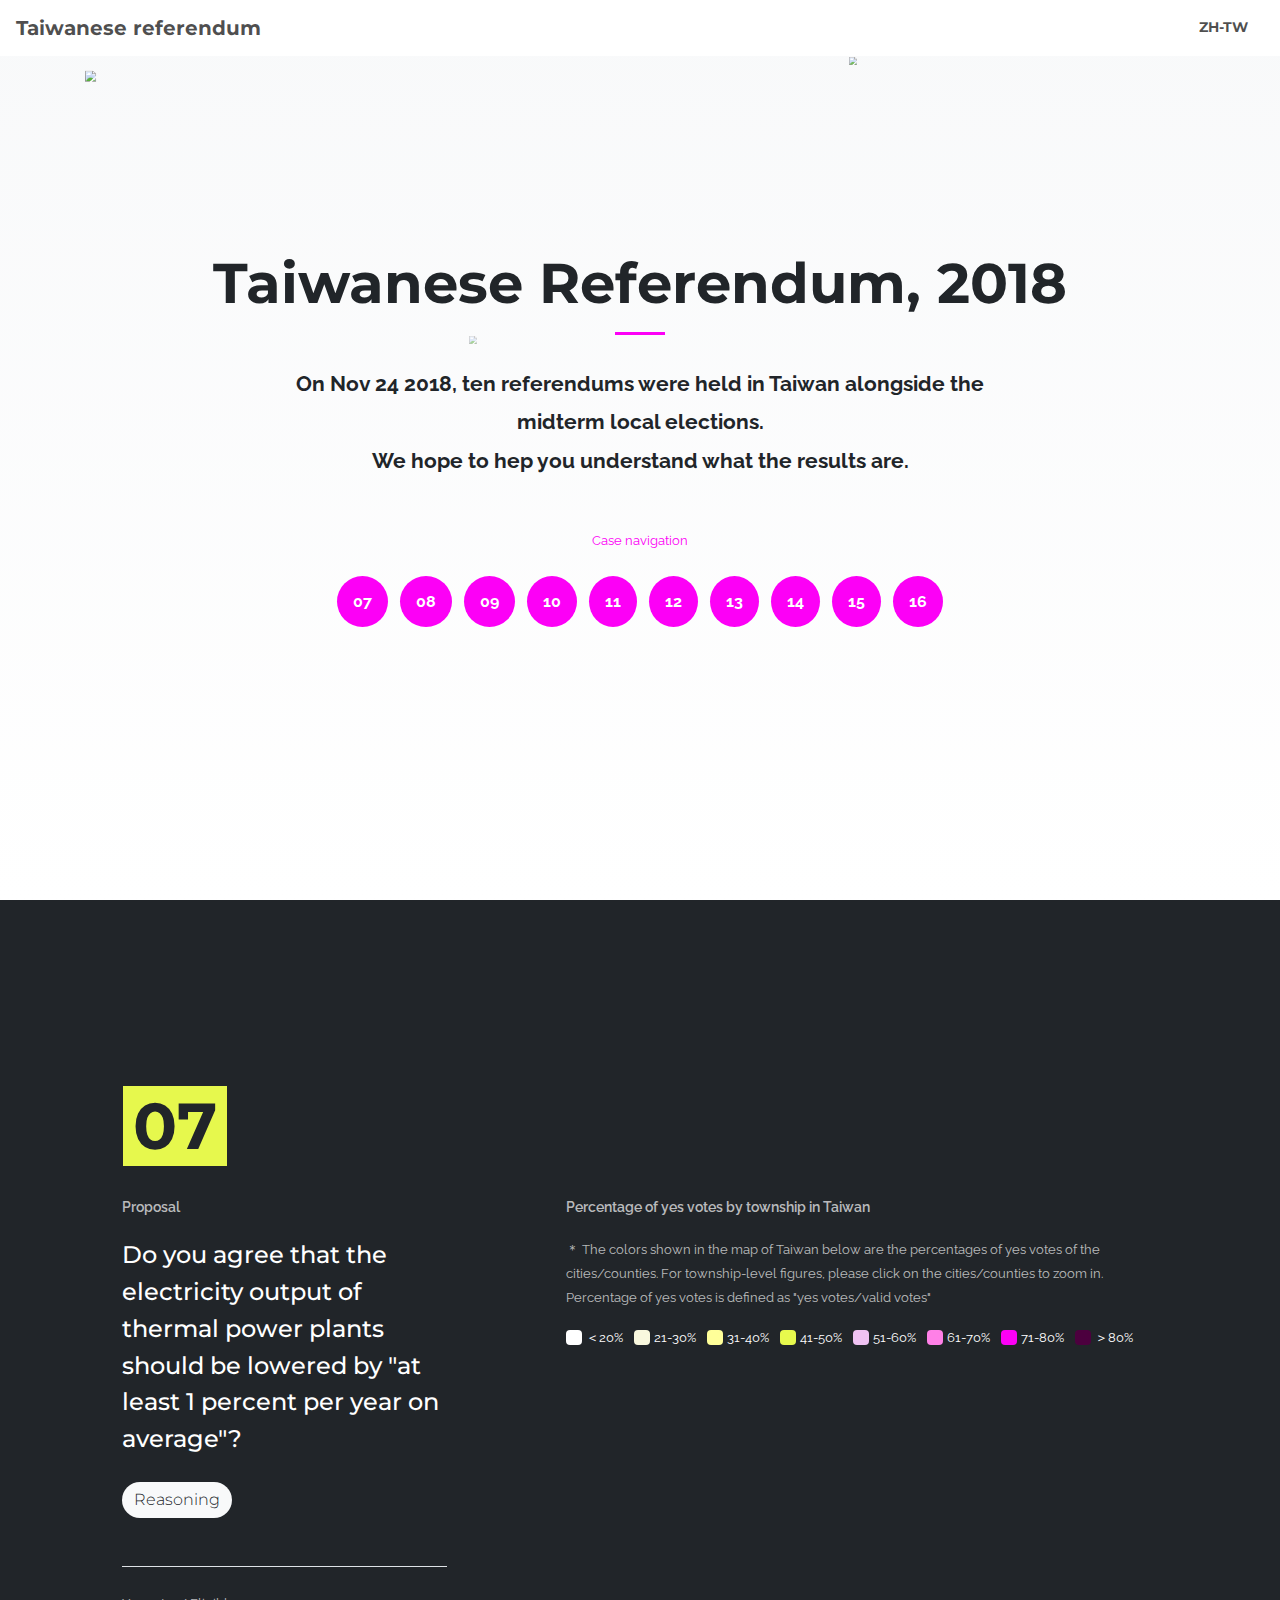
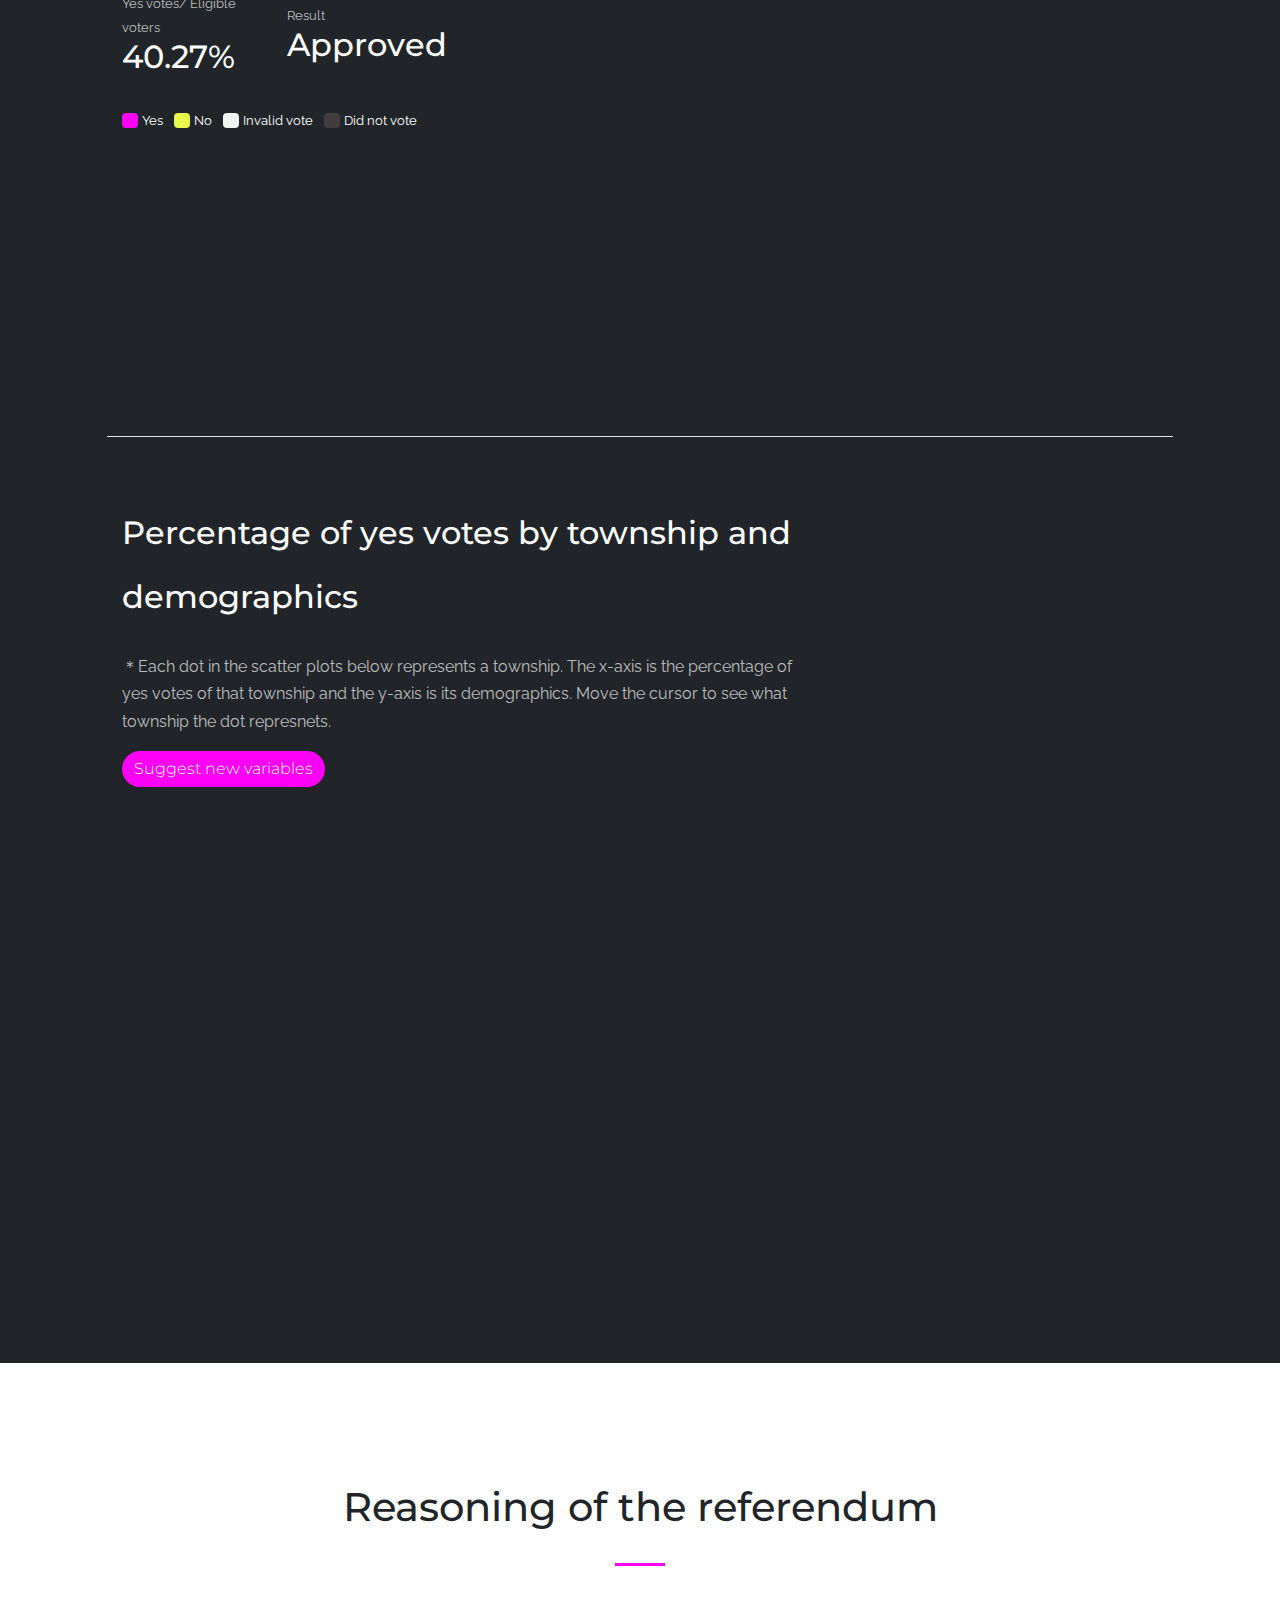
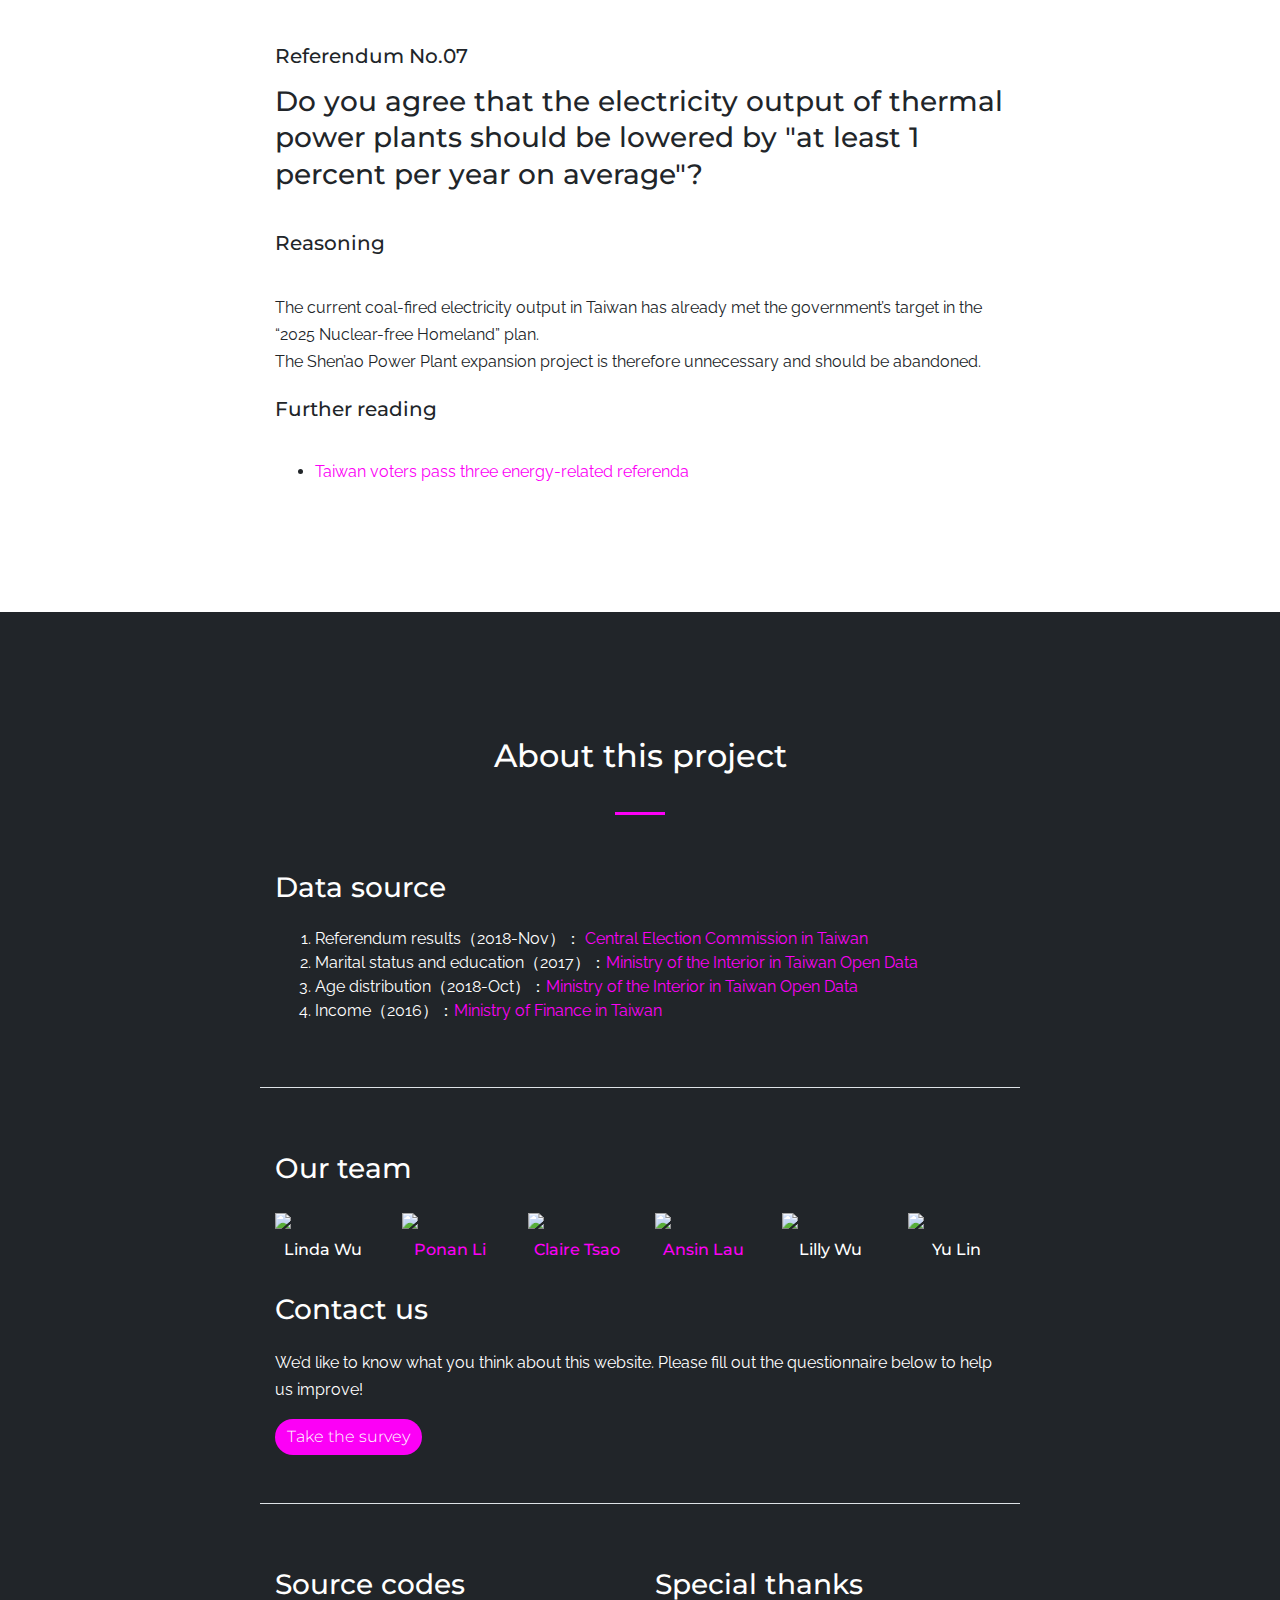
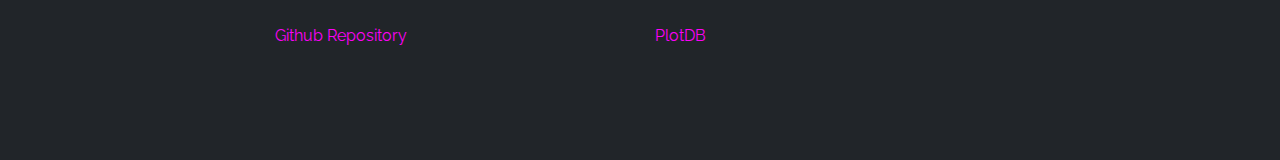
==== en/index.html @ 4fc5bf85 "fixed readings" ====
<!DOCTYPE html>
<html lang="en">
<head>
  <!-- Global site tag (gtag.js) - Google Analytics -->
  <script async src="https://www.googletagmanager.com/gtag/js?id=UA-129877635-1"></script>
  <script>
    window.dataLayer = window.dataLayer || [];
    function gtag(){dataLayer.push(arguments);}
    gtag('js', new Date());
  
    gtag('config', 'UA-129877635-1');
  </script>
  
  
  <meta charset="utf-8">
  <meta http-equiv="X-UA-Compatible" content="IE=edge">
  <meta name="viewport" content="width=device-width, initial-scale=1">
  <!-- The above 3 meta tags *must* come first in the head; any other head content must come *after* these tags -->
  <title>Taiwanese Referendum, 2018</title>
  <meta property="og:title" content="Taiwanese Referendum, 2018">
  <meta property="og:description" content="On Nov 24 2018, ten referendums were held in Taiwan alongside the midterm local elections. We hope to hep you understand what the results are." />
  <meta property="og:type"   content="website" /> 
  <meta property="og:url"    content="https://rfrd-tw.github.io/" /> 
  <meta property="og:image" content="https://rfrd-tw.github.io/img/op_img_en.png" />
  <!-- ICON -->
  <link rel="apple-touch-icon" sizes="180x180" href="img/apple-touch-icon.png">
  <link rel="icon" type="image/png" sizes="32x32" href="img/favicon-32x32.png">
  <link rel="icon" type="image/png" sizes="16x16" href="img/favicon-16x16.png">
  <link rel="manifest" href="img/site.webmanifest">
  <link rel="mask-icon" href="img/safari-pinned-tab.svg" color="#fc00f6">
  <meta name="msapplication-TileColor" content="#fc00f6">
  <meta name="theme-color" content="#ffffff"> 

  <!-- Latest compiled and minified CSS -->
  <!-- Bootstrap JS and CSS + jQuery -->
  <link rel="stylesheet" href="https://maxcdn.bootstrapcdn.com/bootstrap/4.0.0/css/bootstrap.min.css" integrity="sha384-Gn5384xqQ1aoWXA+058RXPxPg6fy4IWvTNh0E263XmFcJlSAwiGgFAW/dAiS6JXm" crossorigin="anonymous"></link>
  <script src="https://code.jquery.com/jquery-3.2.1.slim.min.js" integrity="sha384-KJ3o2DKtIkvYIK3UENzmM7KCkRr/rE9/Qpg6aAZGJwFDMVNA/GpGFF93hXpG5KkN" crossorigin="anonymous"></script>
  <script src="https://cdnjs.cloudflare.com/ajax/libs/popper.js/1.12.9/umd/popper.min.js" integrity="sha384-ApNbgh9B+Y1QKtv3Rn7W3mgPxhU9K/ScQsAP7hUibX39j7fakFPskvXusvfa0b4Q" crossorigin="anonymous"></script>
  <script src="https://maxcdn.bootstrapcdn.com/bootstrap/4.0.0/js/bootstrap.min.js" integrity="sha384-JZR6Spejh4U02d8jOt6vLEHfe/JQGiRRSQQxSfFWpi1MquVdAyjUar5+76PVCmYl" crossorigin="anonymous"></script>

  <!-- Custom fonts -->
  <link href="../vendor/font-awesome/css/font-awesome.min.css" rel="stylesheet" type="text/css">
  <link href="https://fonts.googleapis.com/css?family=Raleway:400,700" rel="stylesheet">
  <link href="https://fonts.googleapis.com/css?family=Montserrat:300, 700" rel="stylesheet">


  <!-- Bootstrap datepicker JS and CSS -->
  <script src="https://cdnjs.cloudflare.com/ajax/libs/bootstrap-datepicker/1.6.4/js/bootstrap-datepicker.js"></script>
  <link rel="stylesheet" href="https://cdnjs.cloudflare.com/ajax/libs/bootstrap-datepicker/1.6.4/css/bootstrap-datepicker.css"></link>
  <link rel="stylesheet" href="css/index.css">

  <!-- Plugin CSS -->
  <link href="../vendor/magnific-popup/magnific-popup.css" rel="stylesheet">

  <!-- D3JS -->
  <script src="https://d3js.org/d3.v3.min.js" charset="utf-8"></script>
  <script src="https://d3js.org/d3.v5.min.js" charset="utf-8"></script>

</head>

<body>

<!-- navbar -->
  <nav class="navbar navbar-expand-lg navbar-light fixed-top" id="mainNav">
    <a class="navbar-brand js-scroll-trigger" href="#page-top">Taiwanese referendum</a>
    <button class="navbar-toggler" type="button" data-toggle="collapse" data-target="#navbarSupportedContent" aria-controls="navbarSupportedContent" aria-expanded="false" aria-label="Toggle navigation">
        <span class="navbar-toggler-icon"></span>
    </button>
    <div class="collapse navbar-collapse" id="navbarSupportedContent">
      <div id="nav-ul-hide">
      <ul class="navbar-nav mr-auto ml-5">
          <li class="nav-item js-scroll-trigger" onclick="prop_func(0);chooseScatter(7);choosePie(7);return false;"><a class="nav-link active" href="#viz"  data-toggle="tooltip" data-placement="bottom" title="Against air pollution">07</a></li>
          <li class="nav-item js-scroll-trigger" onclick="prop_func(1);chooseScatter(8);choosePie(8);return false;"><a class="nav-link" href="#viz"  data-toggle="tooltip" data-placement="bottom" title="Against coal-fired power plants">08</a></li>
          <li class="nav-item js-scroll-trigger" onclick="prop_func(2);chooseScatter(9);choosePie(9);return false;"><a class="nav-link" href="#viz"  data-toggle="tooltip" data-placement="bottom" title="Ban on food imports from the Fukushima-nuclear-crisis-affected areas">09</a></li>
          <li class="nav-item js-scroll-trigger" onclick="prop_func(3);chooseScatter(10);choosePie(10);return false;"><a class="nav-link" href="#viz"  data-toggle="tooltip" data-placement="bottom" title="Restrict marriage to be formed by a man and a woman in the Civil Code">10</a></li>
          <li class="nav-item js-scroll-trigger" onclick="prop_func(4);chooseScatter(11);choosePie(11);return false;"><a class="nav-link" href="#viz"  data-toggle="tooltip" data-placement="bottom" title="Against LGBT gender equity education">11</a></li>
          <li class="nav-item js-scroll-trigger" onclick="prop_func(5);chooseScatter(12);choosePie(12);return false;"><a class="nav-link" href="#viz"  data-toggle="tooltip" data-placement="bottom" title="Same-sex marriage to be regulated under a separate law that is not the Civil Code">12</a></li>
          <li class="nav-item js-scroll-trigger" onclick="prop_func(6);chooseScatter(13);choosePie(13);return false;"><a class="nav-link" href="#viz"  data-toggle="tooltip" data-placement="bottom" title='Use the name "Taiwan" to participate in 2020 Tokyo Olympics'>13</a></li>
          <li class="nav-item js-scroll-trigger" onclick="prop_func(7);chooseScatter(14);choosePie(14);return false;"><a class="nav-link" href="#viz"  data-toggle="tooltip" data-placement="bottom" title="Same-sex marriage to be regulated under the Civil Code">14</a></li>
          <li class="nav-item js-scroll-trigger" onclick="prop_func(8);chooseScatter(15);choosePie(15);return false;"><a class="nav-link" href="#viz"  data-toggle="tooltip" data-placement="bottom" title="For LGBT gender equity education">15</a></li>
          <li class="nav-item js-scroll-trigger" onclick="prop_func(9);chooseScatter(16);choosePie(16);return false;"><a class="nav-link" href="#viz"  data-toggle="tooltip" data-placement="bottom" title="For nuclear power">16</a></li>
      </ul>  
      </div>
      <ul class="navbar-nav ml-auto">
          <li class="nav-item active"><a class="nav-link" href="../index.html">ZH-TW</a></li>
      </ul>  
    </div>
  </nav>

<!-- masthead -->
<div id="hmasthead">
  <header class="masthead text-center d-flex">
    <div class="container my-auto">
      <div class="row">
        <div class="col-lg-10 mx-auto">
          <h1>
            <strong>Taiwanese Referendum, 2018</strong>
          </h1>
          <hr>
        </div>
        <div class="col-lg-8 mx-auto mb-3">
          <p class="mb-5 text-masthead">
            On Nov 24 2018, ten referendums were held in Taiwan alongside the midterm local elections. <br>We hope to hep you understand what the results are.
          </p>
          <small class="text-primary">Case navigation</small>
        </div>
        <div class="col-lg-8 mx-auto text-white" id="nav-rfrd">
            <a class="nav-rfrd-link sr-button p-3 mx-1 my-2 rounded-circle" onclick="prop_func(0);chooseScatter(7);choosePie(7);return false;" href="#viz"  data-toggle="tooltip" data-placement="top" title="Against air pollution">07</a>
            <a class="nav-rfrd-link sr-button p-3 mx-1 my-2 rounded-circle" onclick="prop_func(1);chooseScatter(8);choosePie(8);return false;" href="#viz"  data-toggle="tooltip" data-placement="top" title="Against coal-fired power plants">08</a>
            <a class="nav-rfrd-link sr-button p-3 mx-1 my-2 rounded-circle" onclick="prop_func(2);chooseScatter(9);choosePie(9);return false;" href="#viz"  data-toggle="tooltip" data-placement="top" title="Ban on food imports from the Fukushima-nuclear-crisis-affected areas">09</a>
            <a class="nav-rfrd-link sr-button p-3 mx-1 my-2 rounded-circle" onclick="prop_func(3);chooseScatter(10);choosePie(10);return false;" href="#viz"  data-toggle="tooltip" data-placement="top" title="Restrict marriage to be formed by a man and a woman in the Civil Code">10</a>
            <a class="nav-rfrd-link sr-button p-3 mx-1 my-2 rounded-circle" onclick="prop_func(4);chooseScatter(11);choosePie(11);return false;" href="#viz"  data-toggle="tooltip" data-placement="top" title="Against LGBT gender equity education">11</a>
            <a class="nav-rfrd-link sr-button p-3 mx-1 my-2 rounded-circle" onclick="prop_func(5);chooseScatter(12);choosePie(12);return false;" href="#viz"  data-toggle="tooltip" data-placement="top" title="Same-sex marriage to be regulated under a separate law that is not the Civil Code">12</a>
            <a class="nav-rfrd-link sr-button p-3 mx-1 my-2 rounded-circle" onclick="prop_func(6);chooseScatter(13);choosePie(13);return false;" href="#viz"  data-toggle="tooltip" data-placement="top" title='Use the name "Taiwan" to participate in 2020 Tokyo Olympics'>13</a>
            <a class="nav-rfrd-link sr-button p-3 mx-1 my-2 rounded-circle" onclick="prop_func(7);chooseScatter(14);choosePie(14);return false;" href="#viz"  data-toggle="tooltip" data-placement="top" title="Same-sex marriage to be regulated under the Civil Code">14</a>
            <a class="nav-rfrd-link sr-button p-3 mx-1 my-2 rounded-circle" onclick="prop_func(8);chooseScatter(15);choosePie(15);return false;" href="#viz"  data-toggle="tooltip" data-placement="top" title="For LGBT gender equity education">15</a>
            <a class="nav-rfrd-link sr-button p-3 mx-1 my-2 rounded-circle" onclick="prop_func(9);chooseScatter(16);choosePie(16);return false;" href="#viz"  data-toggle="tooltip" data-placement="top" title="For nuclear power">16</a>
        </div>
      </div>
    </div>
  </header>
  <div class="pt-5 bg-light" id="canvas">
    <div class="container h-100">
      <div class="row h-100">
        <div class="col">
          <img src="img/lefthand.svg" class="rotating-1">
        </div>
        <div class="col">
            <img src="img/lefthand.svg" class="rotating-2">
        </div>
        <div class="col">
            <img src="img/righthand.svg" class="rotating-3">
          </div>
      </div>
    </div>
  </div>
</div>

<!-- VIZ -->
  <section class="bg-dark" id="viz">
    
    <!-- MAP -->
    <div class="col-xl-10 col-lg-11 mx-auto mb-5">

      <!-- TITLE -->
      <div class="row">
        <div class="col-lg-4 col-md-12">
          <div class="row d-flex align-items-top">
            <div class="mx-auto" id="prop_num_width">
              <div class="ml-3" id="prop_num_bg"></div>
              <div class="section-heading text-black my-1 ml-3 align-bottom" id="prop_num">
                07
              </div>
            </div>
            <div class="col">
              <h2 class="section-heading text-white" id="prop_name"></h2>
            </div>
          </div>
        </div>
      </div>

      <div class="row text-white">
        <div class="col-lg-4 col-sm-12">
          <div class="row my-4">
            <div class="col">
              <div class="small-title text-faded">
                <p>Proposal</p>
              </div>
              <div class="question py-3:">
                <h4 class="pb-3" id="full_case">
                  Do you agree that the electricity output of thermal power plants should be lowered by "at least 1 percent per year on average"?
                </h4> 
              </div>
              <div class="project-step_desc border-bottom pb-5" id="step2_current">
                  <!-- 提案理由 -->
                  <a href="#reason"><button type="button" class="btn btn-light">Reasoning</button></a>
              </div>
              <div class="row  d-flex align-items-center pt-4">
                <div class="col voteCount"><small class="text-faded text">Yes votes/ Eligible voters</small><h2 id="pie_ratio">40.27%</h2></div>
                <div class="col votCOunt"><small class="text-faded text">Result</small><h2 id="pie_result">Approved</h2></div>
              </div>
              <div class="row  d-flex align-items-center pt-4">
                  <div class="col">
                    <small>
                      <span class="px-2 mr-1 bg-map7 text-white rounded"></span>Yes
                      <span class="px-2 ml-2 mr-1 bg-map4 text-white rounded"></span>No
                      <span class="px-2 ml-2 mr-1 bg-map-invalid text-white rounded"></span>Invalid vote
                      <span class="px-2 ml-2 mr-1 bg-map-no text-white rounded"></span>Did not vote
                    </small>
                  </div>  
                </div>
              <div class="row mt-4">
                <div class="col" id="chart"></div>
              </div>
            </div>
          </div>
        </div>
        <div class="col-lg-1 col-sm-12"></div>
        <div class="col-lg-7 col-sm-12">
          <div class="row my-4">
            <div class="col">
              <div class="small-title text-faded">
                <p>Percentage of yes votes by township in Taiwan</p>
              </div>
              <small class="text-faded text">＊ The colors shown in the map of Taiwan below are the percentages of yes votes of the cities/counties. For township-level figures, please click on the cities/counties to zoom in.<br>Percentage of yes votes is defined as "yes votes/valid votes"</small><br>
              <div class="mt-3">
                <small>
                  <span class="px-2 mr-1 bg-map1 text-white rounded"></span>＜20%
                  <span class="px-2 ml-2 mr-1 bg-map2 text-white rounded"></span>21-30%
                  <span class="px-2 ml-2 mr-1 bg-map3 text-white rounded"></span>31-40%
                  <span class="px-2 ml-2 mr-1 bg-map4 text-white rounded"></span>41-50%
                  <span class="px-2 ml-2 mr-1 bg-map5 text-white rounded"></span>51-60%
                  <span class="px-2 ml-2 mr-1 bg-map6 text-white rounded"></span>61-70%
                  <span class="px-2 ml-2 mr-1 bg-map7 text-white rounded"></span>71-80%
                  <span class="px-2 ml-2 mr-1 bg-map8 text-white rounded"></span>＞80%
                </small>
              </div>
              <div class="w-100 mt-2"><iframe id="mapIframe" src="https://plotdb.io/v/chart/19356?q=7" width="100%" height="600px" allowfullscreen="true" frameborder="0"></iframe></div>
            </div>
          </div>
        </div>
      </div>

    </div>


    <!-- AREAS -->
    <div class="col-lg-10 col-sm-12 mx-auto pt-5 mb-5 text-white border-top">
      <div class="row">
        <div class="col-lg-8 col-sm-6">
          <h2 class="section-heading text-left py-3">Percentage of yes votes by township and demographics </h2>
          <p class="text-faded">＊Each dot in the scatter plots below represents a township. The x-axis is the percentage of yes votes of that township and the y-axis is its demographics. Move the cursor to see what township the dot represnets.</p>
          <p><a href="https://docs.google.com/forms/d/e/1FAIpQLSdmeRPxKoc9SDM_EuHjODj2uFwSljx8UNmmMo17EuIgmjkk8w/viewform?usp=sf_link" target="blank"><button type="button" class="btn btn-primary">Suggest new variables</button></a></p>
        </div>
      </div>
      <div class="row mt-3">
        <div class="col">
          <div id="scatter-block">
            <div id="scp0" class="scatter">
              <div id="scp0-title" class="scatter-title"></div>
              <div id="scp0-plot" class="scatter-plot"></div>
            </div>
          </div>
        </div>
      </div>

    </div>
  </section>


  <!-- concept -->
  <section class="bg-white" id="reason">
    <div class="container">
      <div class="row">
        <div class="col-lg-8 mx-auto text-center">
          <h1 class="section-heading">Reasoning of the referendum</h1>
          <hr class="my-4">
        </div>
      </div>

      <div class="row">
        <div class="col-lg-8 col-md-12 text-left mx-auto">
          <div class="service-box mt-5">
            <h5>Referendum No.<span id="i_prop_num">07</span></h5>
            <h3 id="i_prop_name">
              Do you agree that the electricity output of thermal power plants should be lowered by "at least 1 percent per year on average"?
            </h3>
            <br>
            <h5>Reasoning</h5>
            <br>
            <p id="reasoning">
              The current coal-fired electricity output in Taiwan has already met the government’s target in the “2025 Nuclear-free Homeland” plan.<br>
              The Shen’ao Power Plant expansion project is therefore unnecessary and should be abandoned.<br>      
            </p>
            <h5>Further reading</h5>
            <br>
            <div id="reading">
              <ul id="readingList">
                <li><a href="https://en.rti.org.tw/news/view/id/2000164" target="blank">Taiwan voters pass three energy-related referenda</a></li>
             </ul> 
            </div> 

      </div>
        </div>
        
        </div>
      </div>
      </div>
    </div>
  </section>

  <!-- contact -->
  <section id="contact" class="text-white bg-dark">
    <div class="container">
      <div class="row">
        <div class="col-lg-12 text-center">
          <h2 class="section-heading">About this project</h2>
          <hr class="my-4">
        </div>
      </div>
      <div class="row mt-3">
        <div class="col-lg-8 col-md-12 mx-auto">
          <h3 class="section-heading">Data source</h3>

          <ol start="1"><li>Referendum results（2018-Nov）：<a href="http://referendum.2018.nat.gov.tw/pc/zh_TW/IDX/indexFF.html"> Central Election Commission in Taiwan</a>
          </li><li>Marital status and education（2017）：<a href="https://data.moi.gov.tw/MoiOD/Data/DataDetail.aspx?oid=4E7FFDCC-17EC-4E5C-9DD7-780C2890AF6B">Ministry of the Interior in Taiwan Open Data </a>
          </li><li>Age distribution（2018-Oct）：<a href="https://data.moi.gov.tw/MoiOD/Data/DataDetail.aspx?oid=2C7688CB-B505-4D00-B11C-66C4D31B024F">Ministry of the Interior in Taiwan Open Data</a>
          </li><li>Income（2016）：<a href="https://ws.fia.gov.tw/001/upload/ias/isa105/105%E5%B9%B4%E5%BA%A6%E7%B6%9C%E5%90%88%E6%89%80%E5%BE%97%E7%A8%85%E7%94%B3%E5%A0%B1%E5%88%9D%E6%AD%A5%E6%A0%B8%E5%AE%9A%E7%B5%B1%E8%A8%88%E5%B0%88%E5%86%8A.html">Ministry of Finance in Taiwan</a></li></ol>
          
          
        </div>
      </div>
    
      <div class="row">
        <div class="col-lg-8 col-md-12 mx-auto border-top mt-5 pt-5">
          <h3 class="section-heading">Our team</h3>
          <div class="row">
            <div class="col mx-auto">
              <img src="img/profile-01.svg">
              <h6 class="text-center">Linda Wu</h6>
            </div>
            <div class="col mx-auto">
              <a href="http://ponan.li" target="blank"><img src="img/profile-02.svg">
              <h6 class="text-center">Ponan Li</h6></a>
            </div>
            <div class="col mx-auto">
              <a href="https://medium.com/@amossclaire" target="blank"><img src="img/profile-03.svg">
              <h6 class="text-center">Claire Tsao</h6></a>
            </div>
            <div class="w-100 d-none d-sm-block d-md-none"></div>
            <div class="col mx-auto">
                <a href="https://yentsenliu.com" target="blank"><img src="img/profile-04.svg">
              <h6 class="text-center">Ansin Lau</h6></a>
            </div>
            <div class="col mx-auto">
              <img src="img/profile-05.svg">
              <h6 class="text-center">Lilly Wu</h6>
            </div>
            <div class="col mx-auto">
              <img src="img/profile-06.svg">
              <h6 class="text-center">Yu Lin</h6>
            </div>
          </div>
        </div>
      </div>
      
      <div class="row">
        <div class="col-lg-8 col-md-12 mx-auto pb-5 border-bottom">
            <h3 class="section-heading">Contact us</h3>
            <p>We’d like to know what you think about this website. Please fill out the questionnaire below to help us improve!</p>
            <a href="https://docs.google.com/forms/d/e/1FAIpQLSdmeRPxKoc9SDM_EuHjODj2uFwSljx8UNmmMo17EuIgmjkk8w/viewform?usp=sf_link" target="blank"><button type="button" class="btn btn-primary">Take the survey</button></a>
        </div>
      </div>
      <div class="row">
        <div class="col-lg-2 col-md-12"></div>
        <div class="col-lg-4 col-md-12mt-5 pt-5">
          <h3 class="section-heading">Source codes</h3>
          <a href="https://github.com/rfrd-tw/rfrd-tw.github.io">Github Repository</a>
        </div>
        <div class="col-lg-4 col-md-12 mx-auto pt-5">
          <h3 class="section-heading">Special thanks</h3>
          <a href="https://plotdb.com">PlotDB</a>
        </div>
        <div class="col-lg-2 col-md-12"></div>
      </div>
    </div>  
  </div>

  </div>
  </section>


  <noscript>
    <style type="text/css">
      section.menu {
        display: none;
      }
      section.maincontenu {
        display: none;
      }
      .noscriptmsg {
        display: block;
        margin: 30px;
        font-size: 30px;
        line-height: 34px;
      }
    </style>
    <div class="noscriptmsg">
      <h2>Oops!</h2><br>This website contains complex visualizations that are not working if Javascript is not enabled. For an optimal navigation experience, go to your browser preferences and allow Javascript.
    </div>
  </noscript>


  <!-- Scatter plot -->
  <script src="js/scatter-en.js"></script>

  <!-- Bootstrap core JavaScript -->
  <script src="../vendor/jquery/jquery.min.js"></script>
  <script src="../vendor/bootstrap/js/bootstrap.bundle.min.js"></script>

  <!-- Plugin JavaScript -->
  <script src="../vendor/jquery-easing/jquery.easing.min.js"></script>
  <script src="../vendor/scrollreveal/scrollreveal.min.js"></script>
  <script src="../vendor/magnific-popup/jquery.magnific-popup.min.js"></script>

  <!-- Javascripts for UI -->
  <script src="js/creative.js"></script>
  <script src="js/navbar.js"></script>
  <script src="js/json.js"></script>
  <script src="js/pie-en.js"></script>
  

  <script>
  $(function () {
      $('[data-toggle="tooltip"]').tooltip()
    })
    </script>
    


</body>
</html>
---- en/css/index.css ----
#mainNav {
  background-color: #fff;
  font-family: "Montserrat", "Helvetica Neue", Arial, sans-serif;
  -webkit-transition: all 0.2s;
  -moz-transition: all 0.2s;
  transition: all 0.2s;
}
#mainNav .navbar-brand {
  font-weight: 700;
  color: #fc00f6;
  font-family: "Montserrat", "Helvetica Neue", Arial, sans-serif;
}
#mainNav .navbar-brand:focus, #mainNav .navbar-brand:hover {
  color: #fb00f6;
}
#mainNav .navbar-nav > li.nav-item > a.nav-link,
#mainNav .navbar-nav > li.nav-item > a.nav-link:focus {
  font-size: 0.9rem;
  font-weight: 700;
  color: #212529;
}
#mainNav .navbar-nav > li.nav-item > a.nav-link:hover,
#mainNav .navbar-nav > li.nav-item > a.nav-link:focus:hover {
  color: #e6f84d;
}
#mainNav .navbar-nav > li.nav-item > a.nav-link.active,
#mainNav .navbar-nav > li.nav-item > a.nav-link:focus.active {
  color: #e6f84d !important;
  background-color: transparent;
}
#mainNav .navbar-nav > li.nav-item > a.nav-link.active:hover,
#mainNav .navbar-nav > li.nav-item > a.nav-link:focus.active:hover {
  background-color: transparent;
}
@media (min-width: 992px) {
  #mainNav {
    border-color: transparent;
    background-color: white;
  }
  #mainNav .navbar-brand {
    color: rgba(0, 0, 0, 0.7);
  }
  #mainNav .navbar-brand:focus, #mainNav .navbar-brand:hover {
    color: #000;
  }
  #mainNav .navbar-nav > li.nav-item > a.nav-link {
    padding: 0.5rem 1rem;
  }
  #mainNav .navbar-nav > li.nav-item > a.nav-link,
#mainNav .navbar-nav > li.nav-item > a.nav-link:focus {
    color: rgba(0, 0, 0, 0.7);
  }
  #mainNav .navbar-nav > li.nav-item > a.nav-link:hover,
#mainNav .navbar-nav > li.nav-item > a.nav-link:focus:hover {
    color: #212529;
  }
  #mainNav.navbar-shrink .navbar-brand {
    color: #fff;
  }
  #mainNav.navbar-shrink .navbar-brand:focus, #mainNav.navbar-shrink .navbar-brand:hover {
    color: #adb5bd;
  }
  #mainNav.navbar-shrink .navbar-nav > li.nav-item > a.nav-link,
#mainNav.navbar-shrink .navbar-nav > li.nav-item > a.nav-link:focus {
    color: #000;
  }
  #mainNav.navbar-shrink .navbar-nav > li.nav-item > a.nav-link:hover,
#mainNav.navbar-shrink .navbar-nav > li.nav-item > a.nav-link:focus:hover {
    color: #fc00f6;
  }
}

.StepActive {
  color: #7c38da;
}

#nav-rfrd {
  transition: 0.2s;
  -webkit-appearance: none;
}
#nav-rfrd .nav-rfrd-link {
  text-decoration: none !important;
  color: white !important;
  font-weight: 700;
  background: #fc00f6;
}
#nav-rfrd .nav-rfrd-link:hover {
  background: #cc3c95;
}

.nav-rfrd-fixed {
  position: fixed;
  top: 20px;
  right: 20%;
  z-index: 100;
  transition: 0.2s;
  -webkit-appearance: none;
}

.text-primary {
  color: #fc00f6 !important;
}

.btn {
  font-weight: 300;
  border: none;
  border-radius: 300px;
  font-family: "Montserrat", "Helvetica Neue", Arial, sans-serif;
}

.btn-xl {
  padding: 1rem 2rem;
}

.btn-primary {
  background-color: #fc00f6;
  border-color: #fc00f6;
}
.btn-primary:hover, .btn-primary:focus, .btn-primary:active {
  color: #fff;
  background-color: #e300dd !important;
}
.btn-primary:active, .btn-primary:focus {
  box-shadow: 0 0 0 0.2rem rgba(240, 95, 64, 0.5) !important;
}

.navbar-toggler {
  border: none !important;
}

html, body {
  height: 100% !important;
  width: 100%;
}

body {
  font-family: "Raleway", Courier;
}

hr {
  max-width: 50px;
  border-width: 3px;
  border-color: #fc00f6;
}

hr.light {
  border-color: #fff;
}

a {
  color: #fc00f6;
  -webkit-transition: all 0.2s;
  -moz-transition: all 0.2s;
  transition: all 0.2s;
}
a:hover {
  color: #fb00f6;
}

p {
  line-height: 1.7rem;
}

h1,
h2,
h3,
h4,
h5,
h6 {
  font-family: "Montserrat", "Helvetica Neue", Arial, sans-serif;
  line-height: 2.3rem;
}

@media (max-width: 575.98px) {
  h2 {
    font-size: 1.7rem;
  }
}
.bg-primary {
  background-color: #fc00f6 !important;
}

.bg-dark {
  background-color: #212529 !important;
}

.bg-white {
  background-color: #fff !important;
}

.bg-light {
  background-color: #f8f9fa;
}

.bg-map1 {
  background-color: #ffffff;
}

.bg-map2 {
  background-color: #f9f8de;
}

.bg-map3 {
  background-color: #ffff99;
}

.bg-map4 {
  background-color: #e7f94d;
}

.bg-map5 {
  background-color: #efc2f2;
}

.bg-map6 {
  background-color: #ff80e7;
}

.bg-map7 {
  background-color: #fc00f6;
}

.bg-map8 {
  background-color: #4c003e;
}

.bg-map-invalid {
  background-color: #f2f5f4;
}

.bg-map-no {
  background-color: #423c3e;
}

.text-faded {
  color: rgba(255, 255, 255, 0.7);
}

.text-masthead {
  font-family: "Raleway", sans-serif !important;
  font-weight: 700 !important;
  line-height: 2.4rem;
}

section {
  padding: 7rem 0;
}

.section-heading {
  margin-top: 0;
  line-height: 4rem !important;
}

::-moz-selection {
  color: #fff;
  background: #212529;
  text-shadow: none;
}

::selection {
  color: #fff;
  background: #212529;
  text-shadow: none;
}

img::selection {
  color: #fff;
  background: transparent;
}

img::-moz-selection {
  color: #fff;
  background: transparent;
}

#step2_red_gif, #step2_cur_gif, #step2_redesign, #step2_current {
  -webkit-transition: height 1s ease-out;
  /* Safari */
  transition: height 1s ease-out;
}

.StepActive {
  color: #7c38da !important;
}

#nav-ul-hide {
  display: none;
}

#mainNav .navbar-nav > li.nav-item > a.nav-link.active {
  color: black !important;
}

header.masthead {
  padding-top: 12rem;
  padding-bottom: calc(10rem - 56px);
  background-position: center center;
  -webkit-background-size: cover;
  -moz-background-size: cover;
  -o-background-size: cover;
  background-size: cover;
}
header.masthead hr {
  margin-top: 30px;
  margin-bottom: 30px;
}
header.masthead h1 {
  font-size: 2rem;
}
header.masthead p {
  font-weight: 300;
}
header.masthead #nav-rfrd a {
  line-height: 4.2rem;
}
@media (min-width: 768px) {
  header.masthead p {
    font-size: 1.15rem;
  }
}
@media (min-width: 992px) {
  header.masthead {
    height: 100vh;
    min-height: 650px;
    padding-top: 0;
    padding-bottom: 0;
  }
  header.masthead h1 {
    font-size: 3rem;
  }
}
@media (min-width: 1200px) {
  header.masthead h1 {
    font-size: 3.5rem;
  }
  header.masthead p {
    font-size: 1.3rem;
  }
}

#canvas {
  position: absolute;
  z-index: -5;
  top: 0;
  left: 0;
  width: 100%;
  height: 100%;
  background: linear-gradient(#f8f9fa, #fff);
}

.righthand {
  position: relative;
  bottom: 0;
  left: 0;
}

.rotating-1 {
  padding-top: 5%;
  -webkit-animation-duration: 6s;
  -webkit-transform-origin: bottom left;
  -ms-transform-origin: bottom left;
  transform-origin: bottom left;
  animation-duration: 6s;
  animation: illust-1 ease-in-out 6s infinite;
  transform: scale(0.7);
}

@-webkit-keyframes illust-1 {
  50% {
    -webkit-transform: rotate(25deg) scale(0.5);
    transform: rotate(25deg) scale(0.75);
  }
}
.rotating-2 {
  padding-top: 80%;
  -webkit-animation-duration: 12s;
  -webkit-transform-origin: bottom center;
  -ms-transform-origin: bottom center;
  transform-origin: bottom center;
  animation-duration: 12s;
  animation: illust-2 ease-in-out 12s infinite;
  transform: scale(0.5);
  opacity: 0.5;
}

@-webkit-keyframes illust-2 {
  60% {
    -webkit-transform: rotate(-25deg) scale(0.5);
    transform: rotate(-25deg) scale(0.6);
  }
}
.rotating-3 {
  -webkit-animation-duration: 6s;
  -webkit-transform-origin: center center;
  -ms-transform-origin: center center;
  transform-origin: center center;
  animation-duration: 6s;
  animation: illust-3 ease-in-out 6s infinite;
  transform: scale(0.5);
  opacity: 0.8;
}

@-webkit-keyframes illust-3 {
  55% {
    -webkit-transform: rotate(-45deg) scale(0.5);
    transform: rotate(-45deg) scale(0.5);
  }
}
.portfolio-box {
  position: relative;
  display: block;
  max-width: 650px;
  margin: 0 auto;
}
.portfolio-box .portfolio-box-caption {
  position: absolute;
  bottom: 0;
  display: block;
  width: 100%;
  height: 100%;
  text-align: center;
  opacity: 0;
  color: #fff;
  background: rgba(252, 0, 246, 0.9);
  -webkit-transition: all 0.2s;
  -moz-transition: all 0.2s;
  transition: all 0.2s;
}
.portfolio-box .portfolio-box-caption .portfolio-box-caption-content {
  position: absolute;
  top: 50%;
  width: 100%;
  transform: translateY(-50%);
  text-align: center;
}
.portfolio-box .portfolio-box-caption .portfolio-box-caption-content .project-name {
  padding: 0 15px;
  font-family: "Montserrat", "Helvetica Neue", Arial, sans-serif;
}
.portfolio-box:hover .portfolio-box-caption {
  opacity: 1;
}
.portfolio-box:focus {
  outline: none;
}
@media (min-width: 768px) {
  .portfolio-box .portfolio-box-caption .portfolio-box-caption-content .small-title {
    font-size: 16px;
  }
  .portfolio-box .portfolio-box-caption .portfolio-box-caption-content .project-name {
    font-size: 22px;
  }
}

.small-title {
  font-size: 14px;
  font-weight: 600;
}

.project-name {
  font-size: 18px;
}

.project-step_name {
  font-size: 24px;
  font-family: "Montserrat", "Helvetica Neue", Arial, sans-serif;
}

.project-step_desc {
  font-size: 14px;
}

#prop_num_width {
  width: 120px;
}

#prop_num {
  font-size: 65px;
  font-family: "Montserrat", "Helvetica Neue", Arial, sans-serif;
  position: relative;
  font-weight: bold;
  text-align: center;
  background-color: #e6f84d;
  padding-top: 0.5rem !important;
  padding-bottom: 0.5rem !important;
}

#prop_num_bg {
  background-image: url("../img/box-top.svg");
  background-position: center 100%;
  background-size: contain;
  overflow: visible;
  background-repeat: no-repeat;
  height: 70px;
}

#prop_name {
  padding-top: 90px;
  text-align: center;
}

@media (min-width: 768px) and (max-width: 991.98px) {
  #prop_name {
    text-align: left !important;
    padding-left: 1.8rem;
  }
}
@media (max-width: 767.98px) {
  #prop_num_width {
    width: 70px;
  }

  #prop_num {
    font-size: 30px;
    padding-top: 0 !important;
    padding-bottom: 0 !important;
  }

  #prop_name {
    padding-top: 70px !important;
    text-align: left !important;
  }
}
/*-arc-bar-*/
.arc-bar {
  width: 100px;
  height: 100px;
  position: relative;
  transform: rotate(45deg);
  margin: 55px;
}

.full-arc {
  width: inherit;
  height: inherit;
}

.full-arc div {
  width: inherit;
  height: inherit;
  border-radius: 99999px;
}

.slider {
  width: 300px;
}

.state {
  width: 300px;
  text-align: center;
}

/* tooltip */
.pie_tooltip {
  background: #222;
  box-shadow: 0 0 5px #000;
  color: #fff;
  display: none;
  left: 130px;
  padding: 10px;
  position: absolute;
  text-align: center;
  top: 5px;
  width: 150px;
  z-index: 10;
}
.pie_tooltip .label {
  font-weight: 700;
}

/* legend */
.pie_legend {
  font-size: 14px;
}

rect {
  cursor: pointer;
  stroke-width: 2;
}

rect.disabled {
  fill: transparent !important;
}

.scatter {
  display: block;
  float: left;
  width: 18.5em;
  height: 20em;
  margin: 1em 3em 3em 0;
}

.scatter:nth-child(2n+1) {
  clear: left;
}

.scatter-plot {
  width: 18.5em;
  height: 18.5em;
  margin: 1em 0.5em 2em 1em;
}

.tooltip-scp {
  width: 7em;
  height: 4em;
  padding: 0.5em;
  background-color: #D3D3D3;
  text-align: center;
  font: 12px sans-serif;
  position: absolute;
}

.scatter text {
  fill: "#fff";
}

/*# sourceMappingURL=index.css.map */
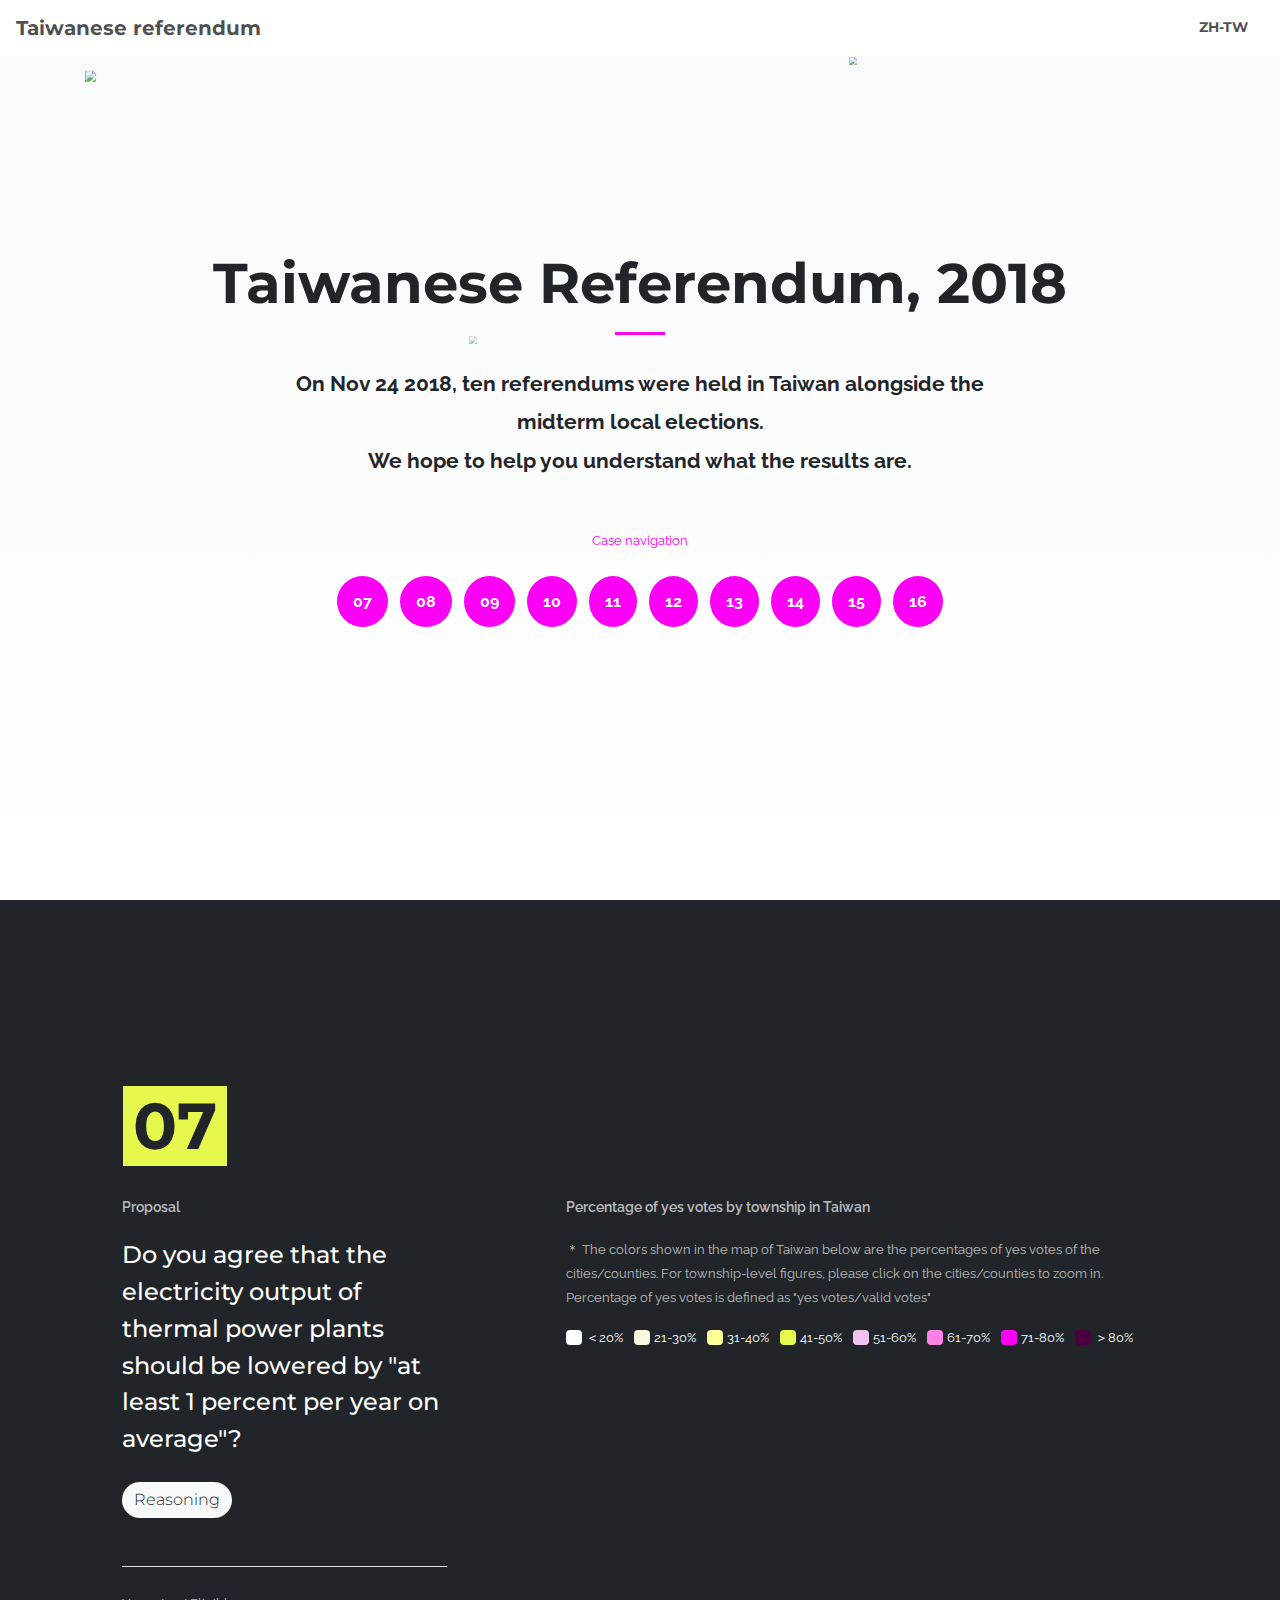
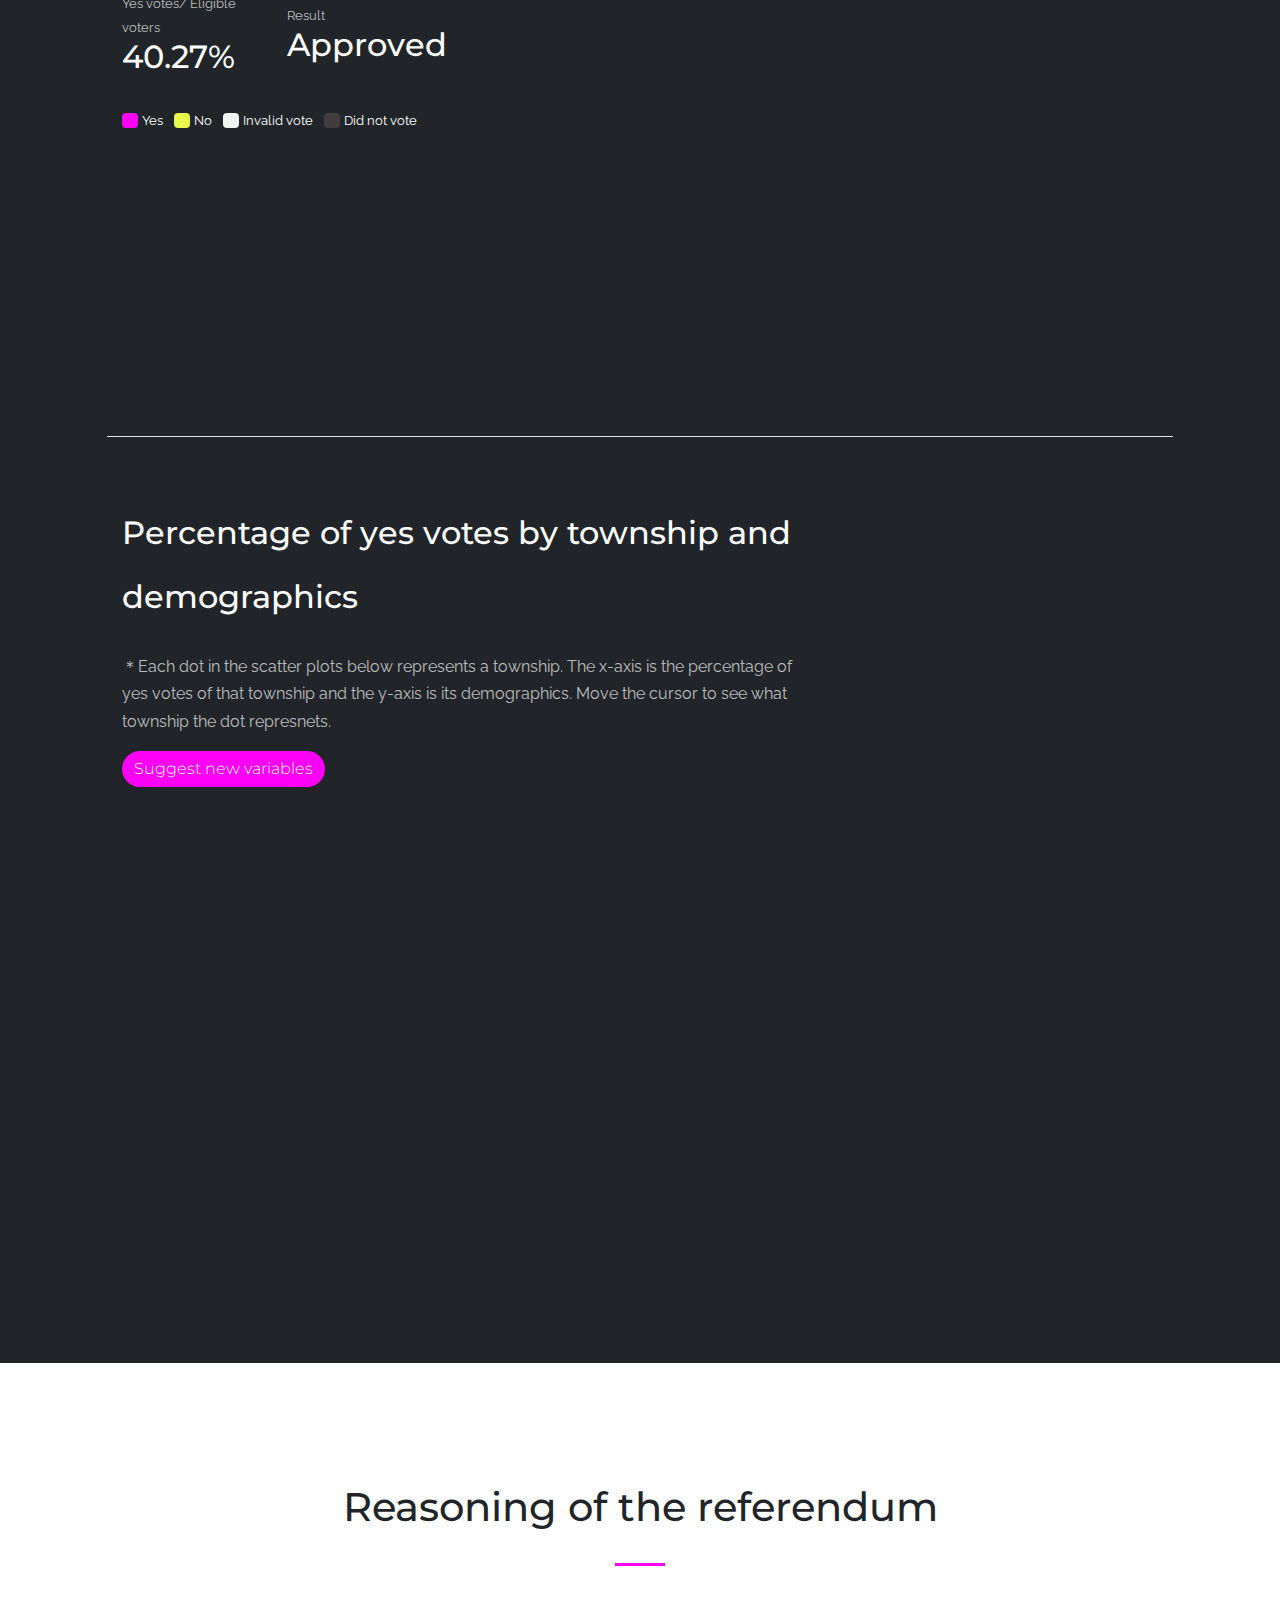
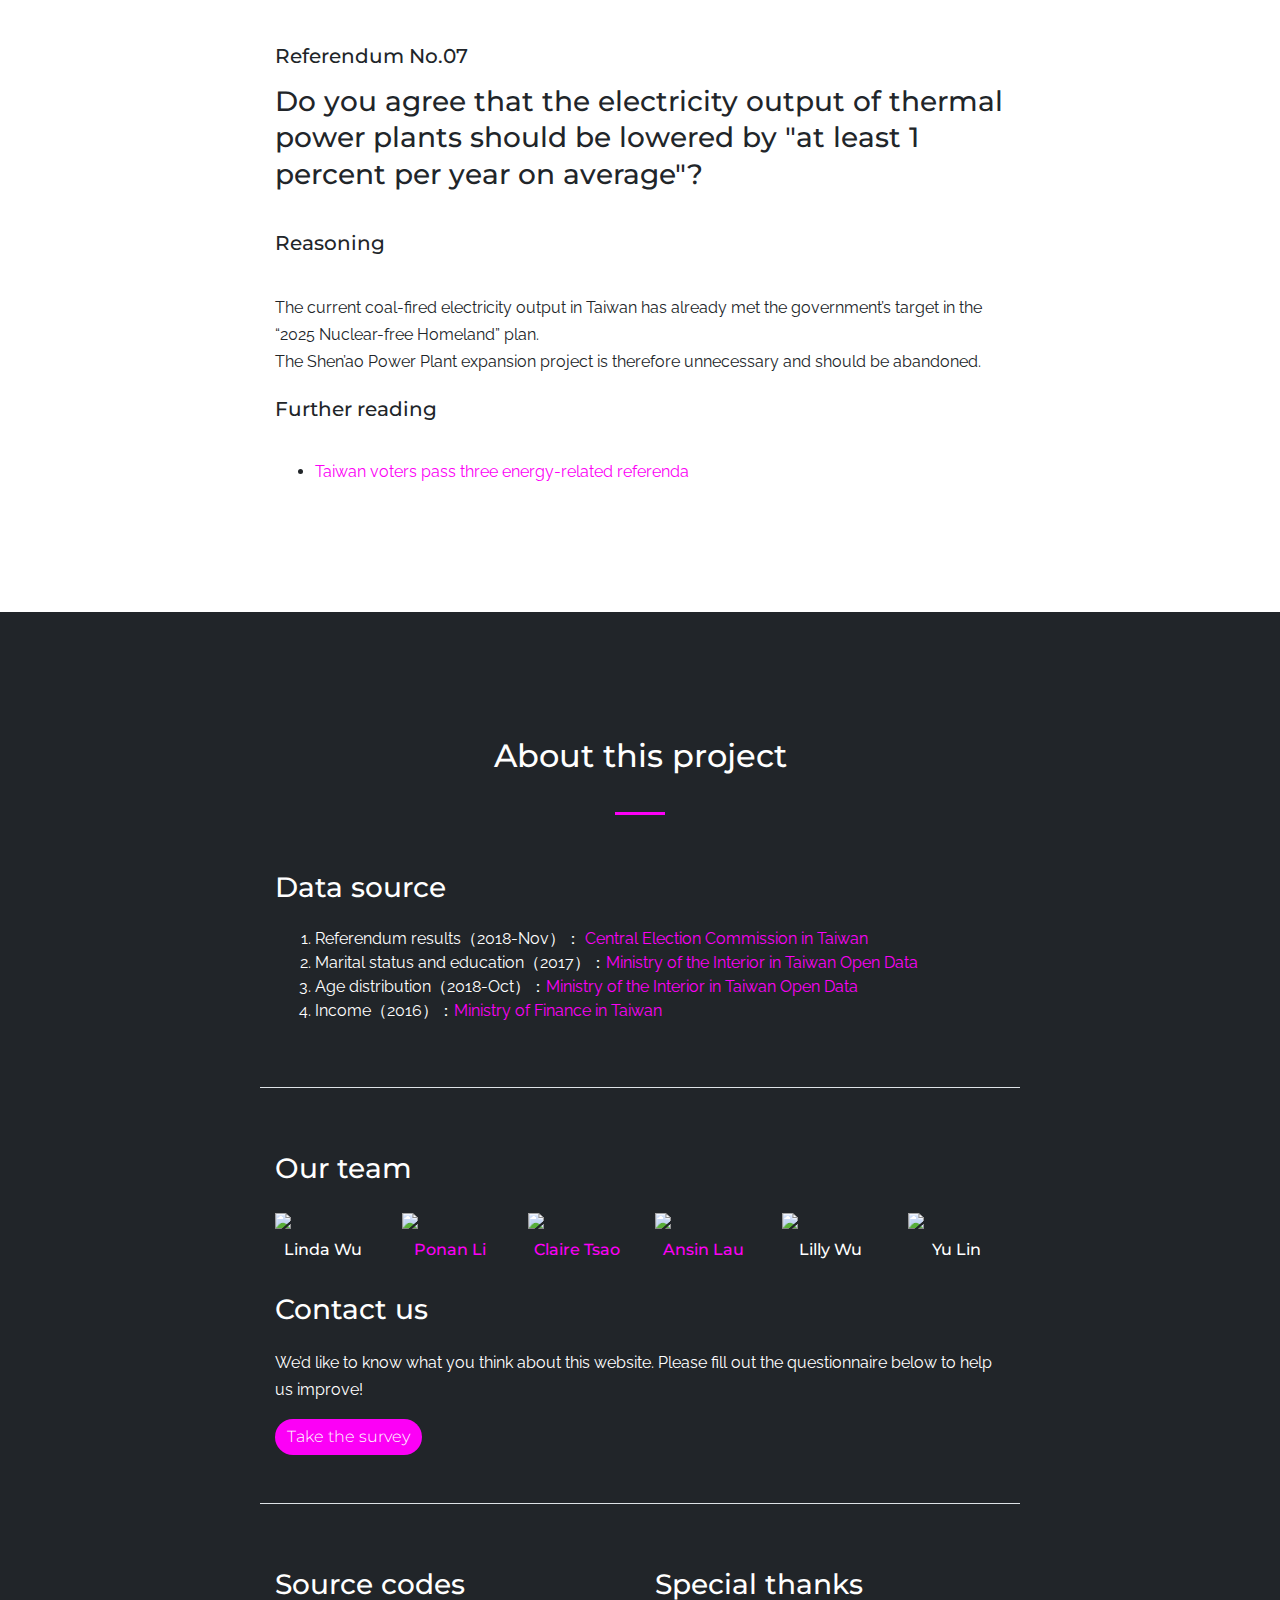
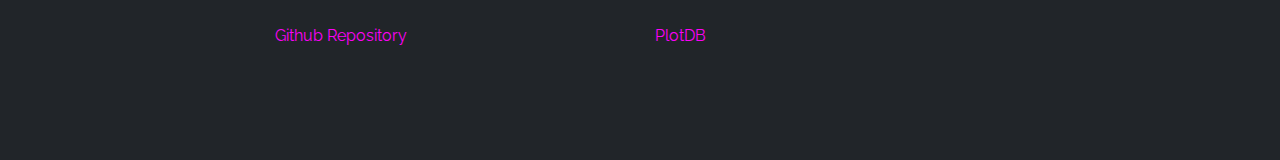
==== commit 81d9bbe8: "v0.2" ====
--- a/en/index.html
+++ b/en/index.html
@@ -22,6 +22,7 @@
   <meta property="og:type"   content="website" /> 
   <meta property="og:url"    content="https://rfrd-tw.github.io/" /> 
   <meta property="og:image" content="https://rfrd-tw.github.io/img/op_img_en.png" />
+  <meta name="twitter:image" content="https://rfrd-tw.github.io/img/op_img_en.png">
   <!-- ICON -->
   <link rel="apple-touch-icon" sizes="180x180" href="img/apple-touch-icon.png">
   <link rel="icon" type="image/png" sizes="32x32" href="img/favicon-32x32.png">
@@ -66,10 +67,10 @@
     <button class="navbar-toggler" type="button" data-toggle="collapse" data-target="#navbarSupportedContent" aria-controls="navbarSupportedContent" aria-expanded="false" aria-label="Toggle navigation">
         <span class="navbar-toggler-icon"></span>
     </button>
-    <div class="collapse navbar-collapse" id="navbarSupportedContent">
+    <div class="collapse navbar-collapse text-center" id="navbarSupportedContent">
       <div id="nav-ul-hide">
-      <ul class="navbar-nav mr-auto ml-5">
-          <li class="nav-item js-scroll-trigger" onclick="prop_func(0);chooseScatter(7);choosePie(7);return false;"><a class="nav-link active" href="#viz"  data-toggle="tooltip" data-placement="bottom" title="Against air pollution">07</a></li>
+      <ul class="navbar-nav mx-auto text-center">
+          <li class="nav-item js-scroll-trigger" onclick="prop_func(0);chooseScatter(7);choosePie(7);return false;"><a class="nav-link" href="#viz"  data-toggle="tooltip" data-placement="bottom" title="Against air pollution">07</a></li>
           <li class="nav-item js-scroll-trigger" onclick="prop_func(1);chooseScatter(8);choosePie(8);return false;"><a class="nav-link" href="#viz"  data-toggle="tooltip" data-placement="bottom" title="Against coal-fired power plants">08</a></li>
           <li class="nav-item js-scroll-trigger" onclick="prop_func(2);chooseScatter(9);choosePie(9);return false;"><a class="nav-link" href="#viz"  data-toggle="tooltip" data-placement="bottom" title="Ban on food imports from the Fukushima-nuclear-crisis-affected areas">09</a></li>
           <li class="nav-item js-scroll-trigger" onclick="prop_func(3);chooseScatter(10);choosePie(10);return false;"><a class="nav-link" href="#viz"  data-toggle="tooltip" data-placement="bottom" title="Restrict marriage to be formed by a man and a woman in the Civil Code">10</a></li>
@@ -100,7 +101,7 @@
         </div>
         <div class="col-lg-8 mx-auto mb-3">
           <p class="mb-5 text-masthead">
-            On Nov 24 2018, ten referendums were held in Taiwan alongside the midterm local elections. <br>We hope to hep you understand what the results are.
+            On Nov 24 2018, ten referendums were held in Taiwan alongside the midterm local elections. <br>We hope to help you understand what the results are.
           </p>
           <small class="text-primary">Case navigation</small>
         </div>
